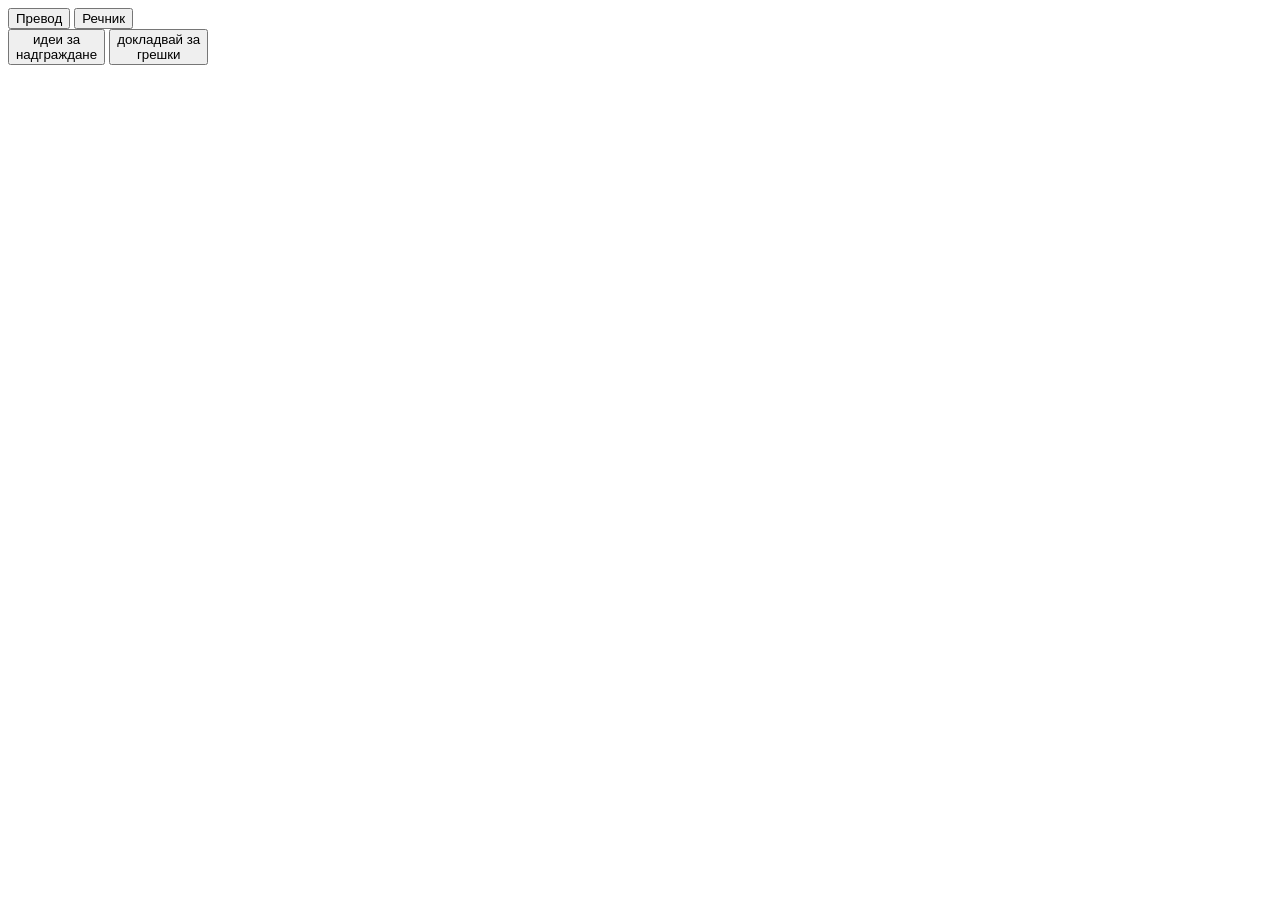
==== index.html @ e3e9a153 "Add files via upload" ====
<!DOCTYPE html>
<html lang="bg">
<head>
    <meta charset="UTF-8">
    <meta name="viewport" content="width=device-width, initial-scale=1.0">
    <title>Прототип на приложение - Версия 2</title>
    <!-- Добавяме библиотека за икони -->
    <link rel="stylesheet" href="css/style.css">
    <link rel="stylesheet" href="css/animation.css">
    </head>
    <body>
        <!-- ЕКРАН 3: Главно меню -->
        <div class="phone-screen">
            <div class="menu-screen">
                <div class="main-buttons">
                    <button class="btn-large" onclick="document.location='kamera.html'">
                        Превод <i class="fas fa-camera"></i>
                    </button>
                    <button class="btn-large">
                        Речник <i class="fas fa-book-open"></i>
                    </button>
                </div>
                
                <div class="bottom-buttons">
                    <button class="btn-small">
                        идеи за<br>надграждане
                    </button>
                    <button class="btn-small">
                        докладвай за<br>грешки
                    </button>
                </div>
            </div>
        </div>
    </body>
</html>
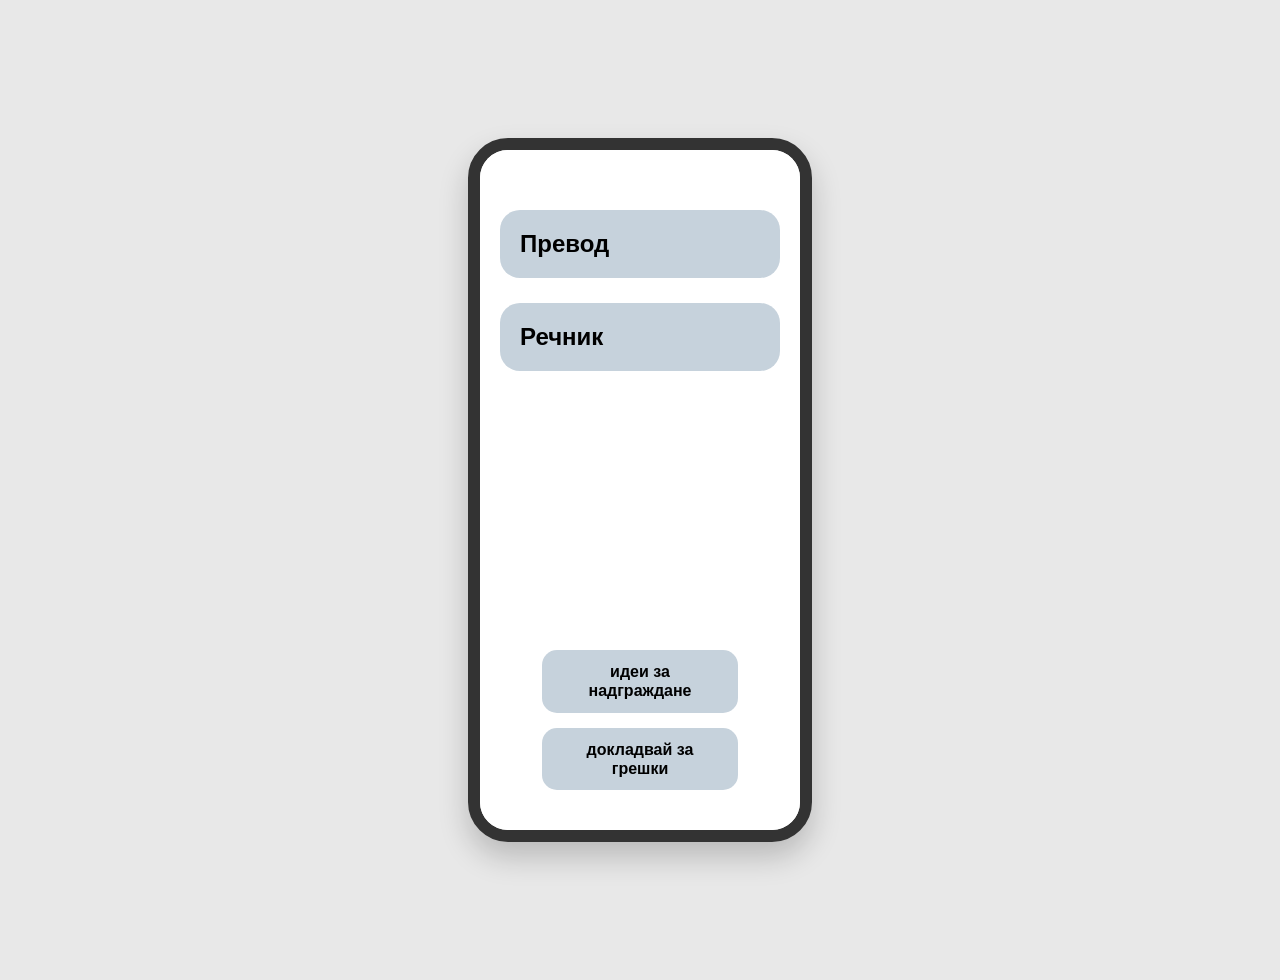
==== commit 83c9cc7a: "Add modals for ideas and bug reporting" ====
--- a/index.html
+++ b/index.html
@@ -7,29 +7,121 @@
     <!-- Добавяме библиотека за икони -->
     <link rel="stylesheet" href="css/style.css">
     <link rel="stylesheet" href="css/animation.css">
-    </head>
-    <body>
-        <!-- ЕКРАН 3: Главно меню -->
-        <div class="phone-screen">
-            <div class="menu-screen">
-                <div class="main-buttons">
-                    <button class="btn-large" onclick="document.location='kamera.html'">
-                        Превод <i class="fas fa-camera"></i>
-                    </button>
-                    <button class="btn-large">
-                        Речник <i class="fas fa-book-open"></i>
-                    </button>
-                </div>
-                
-                <div class="bottom-buttons">
-                    <button class="btn-small">
-                        идеи за<br>надграждане
-                    </button>
-                    <button class="btn-small">
-                        докладвай за<br>грешки
-                    </button>
-                </div>
+    <link rel="stylesheet" href="css/popups.css">
+</head>
+<body>
+    <!-- ЕКРАН 3: Главно меню -->
+    <div class="phone-screen">
+        <div class="menu-screen">
+            <div class="main-buttons">
+                <button class="btn-large" onclick="document.location='kamera.html'">
+                    Превод <i class="fas fa-camera"></i>
+                </button>
+                <button class="btn-large" type="button" data-modal="modal-dictionary">
+                    Речник <i class="fas fa-book-open"></i>
+                </button>
+            </div>
+
+            <div class="bottom-buttons">
+                <button class="btn-small" type="button" data-modal="modal-ideas">
+                    идеи за<br>надграждане
+                </button>
+                <button class="btn-small" type="button" data-modal="modal-bugs">
+                    докладвай за<br>грешки
+                </button>
             </div>
         </div>
-    </body>
-</html>+    </div>
+
+    <!-- ================= MODAL: Идеи за надграждане ================= -->
+    <div class="modal-overlay"
+         id="modal-ideas"
+         role="dialog"
+         aria-modal="true"
+         aria-labelledby="modal-ideas-title"
+         aria-hidden="true">
+        <div class="modal-content">
+            <button type="button"
+                    class="modal-close"
+                    data-close-modal
+                    aria-label="Затвори">×</button>
+            <h2 id="modal-ideas-title" class="modal-title">Идеи за надграждане</h2>
+            <form class="modal-form" data-popup-form novalidate>
+                <label class="modal-field">
+                    <span>Имейл</span>
+                    <input type="email"
+                           name="email"
+                           required
+                           autocomplete="email"
+                           placeholder="example@mail.com">
+                </label>
+                <label class="modal-field">
+                    <span>Описание на идеята</span>
+                    <textarea name="description"
+                              rows="4"
+                              required
+                              placeholder="Опишете вашата идея..."></textarea>
+                </label>
+                <p class="modal-error" data-error role="alert" hidden></p>
+                <button type="submit" class="modal-submit">Изпрати</button>
+                <p class="modal-message" data-message role="status" hidden></p>
+            </form>
+        </div>
+    </div>
+
+    <!-- ================= MODAL: Докладвай за грешки ================= -->
+    <div class="modal-overlay"
+         id="modal-bugs"
+         role="dialog"
+         aria-modal="true"
+         aria-labelledby="modal-bugs-title"
+         aria-hidden="true">
+        <div class="modal-content">
+            <button type="button"
+                    class="modal-close"
+                    data-close-modal
+                    aria-label="Затвори">×</button>
+            <h2 id="modal-bugs-title" class="modal-title">Докладвай за грешки</h2>
+            <form class="modal-form" data-popup-form novalidate>
+                <label class="modal-field">
+                    <span>Имейл</span>
+                    <input type="email"
+                           name="email"
+                           required
+                           autocomplete="email"
+                           placeholder="example@mail.com">
+                </label>
+                <label class="modal-field">
+                    <span>Описание на проблема</span>
+                    <textarea name="description"
+                              rows="4"
+                              required
+                              placeholder="Опишете проблема..."></textarea>
+                </label>
+                <p class="modal-error" data-error role="alert" hidden></p>
+                <button type="submit" class="modal-submit">Изпрати</button>
+                <p class="modal-message" data-message role="status" hidden></p>
+            </form>
+        </div>
+    </div>
+
+    <!-- ================= MODAL: Речник ================= -->
+    <div class="modal-overlay"
+         id="modal-dictionary"
+         role="dialog"
+         aria-modal="true"
+         aria-labelledby="modal-dictionary-title"
+         aria-hidden="true">
+        <div class="modal-content">
+            <button type="button"
+                    class="modal-close"
+                    data-close-modal
+                    aria-label="Затвори">×</button>
+            <h2 id="modal-dictionary-title" class="modal-title">Речник</h2>
+            <p class="modal-body">В разработка.</p>
+        </div>
+    </div>
+
+    <script src="js/app.js" defer></script>
+</body>
+</html>
--- a/css/style.css
+++ b/css/style.css
@@ -0,0 +1,249 @@
+/* Основни настройки */
+body {
+    margin: 0;
+    padding: 40px;
+    background-color: #e8e8e8;
+    font-family: Arial, sans-serif;
+    display: flex;
+    justify-content: center;
+    align-items: center;
+    min-height: 100vh;
+}
+
+.phones-container {
+    display: flex;
+    gap: 30px;
+    flex-wrap: wrap;
+    justify-content: center;
+}
+
+/* Контейнер за телефон */
+.phone-screen {
+    width: 320px;
+    height: 680px;
+    background-color: #fff;
+    border-radius: 40px;
+    border: 12px solid #333;
+    overflow: hidden;
+    display: flex;
+    flex-direction: column;
+    box-shadow: 0 15px 30px rgba(0,0,0,0.2);
+    position: relative;
+}
+
+/* --- СТИЛОВЕ ЗА ЕКРАН 1 (Камера) --- */
+.header-black {
+    background-color: #000;
+    color: #fff;
+    padding: 15px 20px;
+    display: flex;
+    justify-content: space-between;
+    align-items: center;
+    font-size: 16px;
+    height: 56px;
+    box-sizing: border-box;
+}
+
+.header-black .menu-text {
+    display: flex;
+    align-items: center;
+    gap: 10px;
+    font-weight: bold;
+}
+
+.header-black .icons {
+    display: flex;
+    gap: 15px;
+    font-size: 20px;
+    align-items: center;
+}
+
+/* Общи правила за иконите (снимки) */
+.header-black img,
+.floating-nav img {
+    width: 28px;
+    height: 28px;
+    object-fit: contain;
+    display: block;
+    cursor: pointer;
+    vertical-align: middle;
+}
+
+/* Премахваме вградените рамки на <i> и <button> */
+.header-black i,
+.floating-nav i {
+    display: inline-flex;
+    align-items: center;
+    justify-content: center;
+    border: none;
+    background: none;
+    padding: 0;
+    margin: 0;
+    line-height: 1;
+}
+
+/* Изчистваме стиловете на бутона около иконата */
+.header-black button {
+    background: none;
+    border: none;
+    padding: 0;
+    cursor: pointer;
+}
+
+.screen-gray-bg {
+    background-color: #d0d6dc;
+    flex: 6;
+    display: flex;
+    flex-direction: column;
+    align-items: center;
+    justify-content: flex-end;
+    padding: 20px;
+    padding-bottom: 40px;
+}
+
+.footer-black {
+    background-color: #000;
+    color: #fff;
+    text-align: center;
+    padding: 15px;
+    font-size: 12px;
+}
+
+/* --- ГРАФИКА НА ЧОВЕЧЕТО --- */
+.person-container {
+    display: flex;
+    flex-direction: column;
+    align-items: center;
+    margin-bottom: 20px;
+}
+
+.head {
+    width: 80px;
+    height: 80px;
+    background-color: #ff8c33;
+    border-radius: 50%;
+    margin-bottom: 10px;
+}
+
+.body {
+    width: 140px;
+    height: 200px;
+    background-color: #0033cc;
+    border-radius: 15px;
+    border: 2px solid #a0b0ff;
+}
+
+.text-bold {
+    font-size: 22px;
+    font-weight: 900;
+    text-align: center;
+    color: #000;
+    line-height: 1.2;
+    margin-top: 20px;
+}
+
+/* --- СТИЛОВЕ ЗА ЕКРАН 2 (Преводач) --- */
+.top-white-text {
+    background-color: #fff;
+    flex: 4;
+    display: flex;
+    align-items: center;
+    justify-content: center;
+    padding: 20px;
+    text-align: center;
+    font-size: 20px;
+    font-weight: 900;
+    color: #111;
+    line-height: 1.3;
+}
+
+/* Плаващо меню */
+.floating-nav {
+    position: absolute;
+    top: 40%;
+    left: 50%;
+    transform: translate(-50%, -50%);
+    width: 85%;
+    background-color: #fff;
+    border-radius: 30px;
+    padding: 10px 20px;
+    display: flex;
+    justify-content: space-between;
+    align-items: center;
+    box-shadow: 0 4px 10px rgba(0,0,0,0.1);
+    z-index: 10;
+}
+
+.floating-nav .menu-text {
+    display: flex;
+    align-items: center;
+    gap: 10px;
+    font-size: 14px;
+    color: #333;
+    cursor: pointer;
+}
+
+.floating-nav i.fa-recycle {
+    font-size: 22px;
+    color: #000;
+}
+
+/* Намаляваме човечето във втория екран */
+.screen-2 .head { width: 60px; height: 60px; }
+.screen-2 .body { width: 100px; height: 150px; }
+.screen-2 .person-container { margin-top: 40px; }
+
+/* --- СТИЛОВЕ ЗА ЕКРАН 3 (Меню) --- */
+.menu-screen {
+    background-color: #fff;
+    flex: 1;
+    padding: 60px 20px 40px 20px;
+    display: flex;
+    flex-direction: column;
+    justify-content: space-between;
+}
+
+.main-buttons {
+    display: flex;
+    flex-direction: column;
+    gap: 25px;
+}
+
+.btn-large {
+    background-color: #c6d2dc;
+    border: none;
+    border-radius: 20px;
+    padding: 20px;
+    display: flex;
+    justify-content: space-between;
+    align-items: center;
+    font-size: 24px;
+    font-weight: 900;
+    color: #000;
+    cursor: pointer;
+}
+
+.btn-large i {
+    font-size: 35px;
+}
+
+.bottom-buttons {
+    display: flex;
+    flex-direction: column;
+    gap: 15px;
+    align-items: center;
+}
+
+.btn-small {
+    background-color: #c6d2dc;
+    border: none;
+    border-radius: 15px;
+    padding: 12px 20px;
+    width: 70%;
+    font-size: 16px;
+    font-weight: 900;
+    color: #000;
+    text-align: center;
+    line-height: 1.2;
+    cursor: pointer;
+}
--- a/css/animation.css
+++ b/css/animation.css
@@ -0,0 +1,86 @@
+/* ============================================
+   ANIMATION.CSS
+   Всички анимации са тук, за да може лесно
+   да се добавят / премахват без да се пипа main.css
+   ============================================ */
+
+/* --- Човечето: леко дишане (увеличаване/намаляване) --- */
+.head {
+    animation: headBreathe 2.5s ease-in-out infinite;
+    transform-origin: center bottom;
+}
+
+.body {
+    animation: bodyBreathe 2.5s ease-in-out infinite;
+    transform-origin: center top;
+}
+
+@keyframes headBreathe {
+    0%, 100% { transform: translateY(0) scale(1); }
+    50%      { transform: translateY(-4px) scale(1.03); }
+}
+
+@keyframes bodyBreathe {
+    0%, 100% { transform: scaleY(1); }
+    50%      { transform: scaleY(1.02); }
+}
+
+/* --- Плаващо меню: леко полюляване --- */
+.floating-nav {
+    animation: navFloat 3s ease-in-out infinite;
+}
+
+@keyframes navFloat {
+    0%, 100% { transform: translate(-50%, -50%) translateY(0); }
+    50%      { transform: translate(-50%, -50%) translateY(-6px); }
+}
+
+/* --- Бутони: леко "дишане" при hover --- */
+.btn-large,
+.btn-small {
+    transition: transform 0.15s ease, background-color 0.2s ease;
+}
+
+.btn-large:hover,
+.btn-small:hover {
+    background-color: #b6c2cc;
+    transform: scale(1.02);
+}
+
+.btn-large:active,
+.btn-small:active {
+    transform: scale(0.98);
+}
+
+/* --- Плавно появяване на текста --- */
+.text-bold,
+.top-white-text {
+    animation: fadeIn 0.8s ease-out both;
+}
+
+@keyframes fadeIn {
+    from { opacity: 0; transform: translateY(8px); }
+    to   { opacity: 1; transform: translateY(0); }
+}
+
+/* --- Икони в header: лек hover ефект --- */
+.header-black img,
+.floating-nav img {
+    transition: transform 0.2s ease, opacity 0.2s ease;
+}
+
+.header-black img:hover,
+.floating-nav img:hover {
+    transform: scale(1.15);
+    opacity: 0.85;
+}
+
+/* --- Плавен преход при смяна на екрани --- */
+.phone-screen {
+    animation: screenIn 0.5s ease-out both;
+}
+
+@keyframes screenIn {
+    from { opacity: 0; transform: scale(0.98); }
+    to   { opacity: 1; transform: scale(1); }
+}
--- a/css/popups.css
+++ b/css/popups.css
@@ -0,0 +1,206 @@
+/* ==================================================================
+   Popup / modal styles for index.html
+   Additive only — does not modify style.css or animation.css.
+   ================================================================== */
+
+/* Body lock while a modal is open */
+body.modal-open {
+    overflow: hidden;
+}
+
+/* ---------- Home screen: three action buttons ---------- */
+.home-actions {
+    display: flex;
+    flex-direction: column;
+    gap: 12px;
+    padding: 20px 16px;
+}
+
+.action-button {
+    display: block;
+    width: 100%;
+    padding: 14px 16px;
+    border: none;
+    border-radius: 12px;
+    background: #111;
+    color: #fff;
+    font-size: 16px;
+    font-family: inherit;
+    cursor: pointer;
+    text-align: center;
+    transition: transform 0.15s ease, background 0.15s ease;
+}
+
+.action-button:hover,
+.action-button:focus-visible {
+    background: #2b2b2b;
+    transform: translateY(-1px);
+    outline: none;
+}
+
+.action-button:active {
+    transform: translateY(0);
+}
+
+/* ---------- Modal overlay ---------- */
+.modal-overlay {
+    position: fixed;
+    inset: 0;
+    background: rgba(0, 0, 0, 0.5);
+    display: flex;
+    align-items: center;
+    justify-content: center;
+    padding: 16px;
+    z-index: 1000;
+    opacity: 0;
+    visibility: hidden;
+    transition: opacity 0.2s ease, visibility 0s linear 0.2s;
+}
+
+.modal-overlay.is-open {
+    opacity: 1;
+    visibility: visible;
+    transition: opacity 0.2s ease, visibility 0s linear 0s;
+}
+
+/* ---------- Modal content ---------- */
+.modal-content {
+    position: relative;
+    background: #fff;
+    color: #111;
+    border-radius: 16px;
+    padding: 24px 20px 20px;
+    width: 100%;
+    max-width: 420px;
+    max-height: 90vh;
+    overflow-y: auto;
+    box-shadow: 0 12px 40px rgba(0, 0, 0, 0.25);
+    transform: scale(0.92) translateY(8px);
+    opacity: 0;
+    transition: transform 0.2s ease, opacity 0.2s ease;
+}
+
+.modal-overlay.is-open .modal-content {
+    transform: scale(1) translateY(0);
+    opacity: 1;
+}
+
+/* ---------- Close (X) button ---------- */
+.modal-close {
+    position: absolute;
+    top: 8px;
+    right: 8px;
+    width: 36px;
+    height: 36px;
+    border: none;
+    background: transparent;
+    font-size: 24px;
+    line-height: 1;
+    color: #444;
+    cursor: pointer;
+    border-radius: 50%;
+    transition: background 0.15s ease;
+}
+
+.modal-close:hover,
+.modal-close:focus-visible {
+    background: #f0f0f0;
+    outline: none;
+}
+
+/* ---------- Title and body ---------- */
+.modal-title {
+    margin: 0 32px 16px 0;
+    font-size: 20px;
+}
+
+.modal-body {
+    margin: 0;
+    font-size: 16px;
+    color: #333;
+}
+
+/* ---------- Form ---------- */
+.modal-form {
+    display: flex;
+    flex-direction: column;
+    gap: 14px;
+}
+
+.modal-field {
+    display: flex;
+    flex-direction: column;
+    gap: 6px;
+    font-size: 14px;
+    color: #333;
+}
+
+.modal-field input,
+.modal-field textarea {
+    width: 100%;
+    padding: 10px 12px;
+    border: 1px solid #ccc;
+    border-radius: 8px;
+    font-size: 15px;
+    font-family: inherit;
+    background: #fafafa;
+    color: #111;
+    resize: vertical;
+    box-sizing: border-box;
+}
+
+.modal-field input:focus,
+.modal-field textarea:focus {
+    outline: none;
+    border-color: #111;
+    background: #fff;
+}
+
+.modal-submit {
+    padding: 12px 16px;
+    background: #111;
+    color: #fff;
+    border: none;
+    border-radius: 10px;
+    font-size: 16px;
+    font-family: inherit;
+    cursor: pointer;
+    transition: background 0.15s ease;
+}
+
+.modal-submit:hover,
+.modal-submit:focus-visible {
+    background: #2b2b2b;
+    outline: none;
+}
+
+/* ---------- Status messages ---------- */
+.modal-error {
+    margin: 0;
+    color: #b00020;
+    font-size: 14px;
+}
+
+.modal-message {
+    margin: 0;
+    color: #0a6b2e;
+    font-size: 14px;
+}
+
+/* ---------- Small screens ---------- */
+@media (max-width: 480px) {
+    .modal-content {
+        padding: 20px 16px 16px;
+        border-radius: 12px;
+        max-height: 92vh;
+    }
+
+    .modal-title {
+        font-size: 18px;
+    }
+
+    .action-button {
+        font-size: 15px;
+        padding: 12px 14px;
+    }
+}
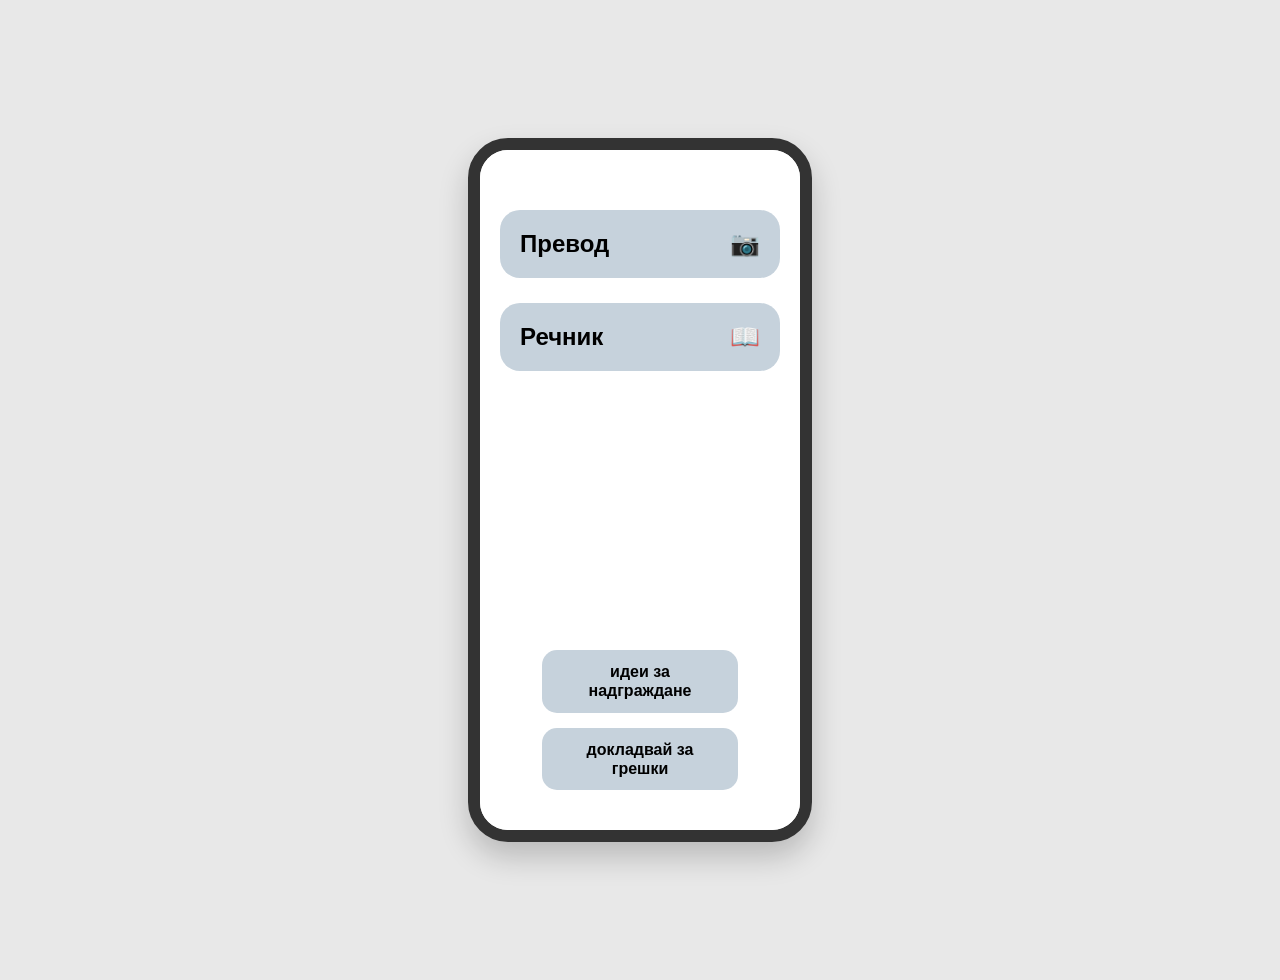
==== commit d1a8775f: "modified:   dataset.html" ====
--- a/index.html
+++ b/index.html
@@ -3,125 +3,183 @@
 <head>
     <meta charset="UTF-8">
     <meta name="viewport" content="width=device-width, initial-scale=1.0">
-    <title>Прототип на приложение - Версия 2</title>
-    <!-- Добавяме библиотека за икони -->
+
+    <title>Translate App</title>
+
     <link rel="stylesheet" href="css/style.css">
     <link rel="stylesheet" href="css/animation.css">
     <link rel="stylesheet" href="css/popups.css">
+
+    <script src="js/app.js" defer></script>
 </head>
+
 <body>
-    <!-- ЕКРАН 3: Главно меню -->
-    <div class="phone-screen">
-        <div class="menu-screen">
+    <main class="phone-screen">
+        <section class="menu-screen" aria-label="Главно меню">
+
             <div class="main-buttons">
-                <button class="btn-large" onclick="document.location='kamera.html'">
-                    Превод <i class="fas fa-camera"></i>
+                <button
+                    class="btn-large"
+                    type="button"
+                    onclick="window.location.href='kamera.html'">
+                    <span>Превод</span>
+                    <span aria-hidden="true">📷</span>
                 </button>
-                <button class="btn-large" type="button" data-modal="modal-dictionary">
-                    Речник <i class="fas fa-book-open"></i>
+
+                <button
+                    class="btn-large"
+                    type="button"
+                    data-modal="modal-dictionary">
+                    <span>Речник</span>
+                    <span aria-hidden="true">📖</span>
                 </button>
             </div>
 
             <div class="bottom-buttons">
-                <button class="btn-small" type="button" data-modal="modal-ideas">
+                <button
+                    class="btn-small"
+                    type="button"
+                    data-modal="modal-ideas">
                     идеи за<br>надграждане
                 </button>
-                <button class="btn-small" type="button" data-modal="modal-bugs">
+
+                <button
+                    class="btn-small"
+                    type="button"
+                    data-modal="modal-bugs">
                     докладвай за<br>грешки
                 </button>
             </div>
-        </div>
-    </div>
 
-    <!-- ================= MODAL: Идеи за надграждане ================= -->
-    <div class="modal-overlay"
-         id="modal-ideas"
-         role="dialog"
-         aria-modal="true"
-         aria-labelledby="modal-ideas-title"
-         aria-hidden="true">
+        </section>
+    </main>
+
+    <!-- Popup: Идеи за надграждане -->
+    <div
+        class="modal-overlay"
+        id="modal-ideas"
+        role="dialog"
+        aria-modal="true"
+        aria-labelledby="modal-ideas-title"
+        aria-hidden="true">
+
         <div class="modal-content">
-            <button type="button"
-                    class="modal-close"
-                    data-close-modal
-                    aria-label="Затвори">×</button>
-            <h2 id="modal-ideas-title" class="modal-title">Идеи за надграждане</h2>
+            <button
+                type="button"
+                class="modal-close"
+                data-close-modal
+                aria-label="Затвори">×</button>
+
+            <h2 id="modal-ideas-title" class="modal-title">
+                Идеи за надграждане
+            </h2>
+
             <form class="modal-form" data-popup-form novalidate>
                 <label class="modal-field">
                     <span>Имейл</span>
-                    <input type="email"
-                           name="email"
-                           required
-                           autocomplete="email"
-                           placeholder="example@mail.com">
+                    <input
+                        type="email"
+                        name="email"
+                        required
+                        autocomplete="email"
+                        placeholder="example@mail.com">
                 </label>
+
                 <label class="modal-field">
                     <span>Описание на идеята</span>
-                    <textarea name="description"
-                              rows="4"
-                              required
-                              placeholder="Опишете вашата идея..."></textarea>
+                    <textarea
+                        name="description"
+                        rows="4"
+                        required
+                        placeholder="Опишете вашата идея..."></textarea>
                 </label>
+
                 <p class="modal-error" data-error role="alert" hidden></p>
-                <button type="submit" class="modal-submit">Изпрати</button>
+
+                <button type="submit" class="modal-submit">
+                    Изпрати
+                </button>
+
                 <p class="modal-message" data-message role="status" hidden></p>
             </form>
         </div>
     </div>
 
-    <!-- ================= MODAL: Докладвай за грешки ================= -->
-    <div class="modal-overlay"
-         id="modal-bugs"
-         role="dialog"
-         aria-modal="true"
-         aria-labelledby="modal-bugs-title"
-         aria-hidden="true">
+    <!-- Popup: Докладване на грешки -->
+    <div
+        class="modal-overlay"
+        id="modal-bugs"
+        role="dialog"
+        aria-modal="true"
+        aria-labelledby="modal-bugs-title"
+        aria-hidden="true">
+
         <div class="modal-content">
-            <button type="button"
-                    class="modal-close"
-                    data-close-modal
-                    aria-label="Затвори">×</button>
-            <h2 id="modal-bugs-title" class="modal-title">Докладвай за грешки</h2>
+            <button
+                type="button"
+                class="modal-close"
+                data-close-modal
+                aria-label="Затвори">×</button>
+
+            <h2 id="modal-bugs-title" class="modal-title">
+                Докладвай за грешки
+            </h2>
+
             <form class="modal-form" data-popup-form novalidate>
                 <label class="modal-field">
                     <span>Имейл</span>
-                    <input type="email"
-                           name="email"
-                           required
-                           autocomplete="email"
-                           placeholder="example@mail.com">
+                    <input
+                        type="email"
+                        name="email"
+                        required
+                        autocomplete="email"
+                        placeholder="example@mail.com">
                 </label>
+
                 <label class="modal-field">
                     <span>Описание на проблема</span>
-                    <textarea name="description"
-                              rows="4"
-                              required
-                              placeholder="Опишете проблема..."></textarea>
+                    <textarea
+                        name="description"
+                        rows="4"
+                        required
+                        placeholder="Опишете проблема..."></textarea>
                 </label>
+
                 <p class="modal-error" data-error role="alert" hidden></p>
-                <button type="submit" class="modal-submit">Изпрати</button>
+
+                <button type="submit" class="modal-submit">
+                    Изпрати
+                </button>
+
                 <p class="modal-message" data-message role="status" hidden></p>
             </form>
         </div>
     </div>
 
-    <!-- ================= MODAL: Речник ================= -->
-    <div class="modal-overlay"
-         id="modal-dictionary"
-         role="dialog"
-         aria-modal="true"
-         aria-labelledby="modal-dictionary-title"
-         aria-hidden="true">
+    <!-- Popup: Речник -->
+    <div
+        class="modal-overlay"
+        id="modal-dictionary"
+        role="dialog"
+        aria-modal="true"
+        aria-labelledby="modal-dictionary-title"
+        aria-hidden="true">
+
         <div class="modal-content">
-            <button type="button"
-                    class="modal-close"
-                    data-close-modal
-                    aria-label="Затвори">×</button>
-            <h2 id="modal-dictionary-title" class="modal-title">Речник</h2>
-            <p class="modal-body">В разработка.</p>
+            <button
+                type="button"
+                class="modal-close"
+                data-close-modal
+                aria-label="Затвори">×</button>
+
+            <h2 id="modal-dictionary-title" class="modal-title">
+                Речник
+            </h2>
+
+            <p class="modal-body">
+                Речникът е в разработка.
+            </p>
         </div>
     </div>
-
-    <script src="js/app.js" defer></script>
 </body>
-</html>
+</html>
--- a/css/popups.css
+++ b/css/popups.css
@@ -1,52 +1,20 @@
 /* ==================================================================
    Popup / modal styles for index.html
-   Additive only — does not modify style.css or animation.css.
+   Additive only — style.css and animation.css remain untouched.
+   Does NOT redefine .btn-large / .btn-small / .menu-screen, which
+   already exist in css/style.css.
    ================================================================== */
 
-/* Body lock while a modal is open */
+/* Body scroll lock while a modal is open */
 body.modal-open {
     overflow: hidden;
 }
 
-/* ---------- Home screen: three action buttons ---------- */
-.home-actions {
-    display: flex;
-    flex-direction: column;
-    gap: 12px;
-    padding: 20px 16px;
-}
-
-.action-button {
-    display: block;
-    width: 100%;
-    padding: 14px 16px;
-    border: none;
-    border-radius: 12px;
-    background: #111;
-    color: #fff;
-    font-size: 16px;
-    font-family: inherit;
-    cursor: pointer;
-    text-align: center;
-    transition: transform 0.15s ease, background 0.15s ease;
-}
-
-.action-button:hover,
-.action-button:focus-visible {
-    background: #2b2b2b;
-    transform: translateY(-1px);
-    outline: none;
-}
-
-.action-button:active {
-    transform: translateY(0);
-}
-
-/* ---------- Modal overlay ---------- */
+/* ---------- Modal overlay (full-viewport backdrop) ---------- */
 .modal-overlay {
     position: fixed;
     inset: 0;
-    background: rgba(0, 0, 0, 0.5);
+    background: rgba(0, 0, 0, 0.55);
     display: flex;
     align-items: center;
     justify-content: center;
@@ -66,15 +34,15 @@
 /* ---------- Modal content ---------- */
 .modal-content {
     position: relative;
-    background: #fff;
-    color: #111;
+    background: #ffffff;
+    color: #111111;
     border-radius: 16px;
     padding: 24px 20px 20px;
     width: 100%;
     max-width: 420px;
     max-height: 90vh;
     overflow-y: auto;
-    box-shadow: 0 12px 40px rgba(0, 0, 0, 0.25);
+    box-shadow: 0 12px 40px rgba(0, 0, 0, 0.3);
     transform: scale(0.92) translateY(8px);
     opacity: 0;
     transition: transform 0.2s ease, opacity 0.2s ease;
@@ -96,9 +64,11 @@
     background: transparent;
     font-size: 24px;
     line-height: 1;
-    color: #444;
+    color: #444444;
     cursor: pointer;
     border-radius: 50%;
+    padding: 0;
+    font-family: inherit;
     transition: background 0.15s ease;
 }
 
@@ -112,12 +82,13 @@
 .modal-title {
     margin: 0 32px 16px 0;
     font-size: 20px;
+    line-height: 1.25;
 }
 
 .modal-body {
     margin: 0;
     font-size: 16px;
-    color: #333;
+    color: #333333;
 }
 
 /* ---------- Form ---------- */
@@ -132,19 +103,19 @@
     flex-direction: column;
     gap: 6px;
     font-size: 14px;
-    color: #333;
+    color: #333333;
 }
 
 .modal-field input,
 .modal-field textarea {
     width: 100%;
     padding: 10px 12px;
-    border: 1px solid #ccc;
+    border: 1px solid #cccccc;
     border-radius: 8px;
     font-size: 15px;
     font-family: inherit;
     background: #fafafa;
-    color: #111;
+    color: #111111;
     resize: vertical;
     box-sizing: border-box;
 }
@@ -152,14 +123,14 @@
 .modal-field input:focus,
 .modal-field textarea:focus {
     outline: none;
-    border-color: #111;
-    background: #fff;
+    border-color: #111111;
+    background: #ffffff;
 }
 
 .modal-submit {
     padding: 12px 16px;
-    background: #111;
-    color: #fff;
+    background: #111111;
+    color: #ffffff;
     border: none;
     border-radius: 10px;
     font-size: 16px;
@@ -198,9 +169,4 @@
     .modal-title {
         font-size: 18px;
     }
-
-    .action-button {
-        font-size: 15px;
-        padding: 12px 14px;
-    }
 }
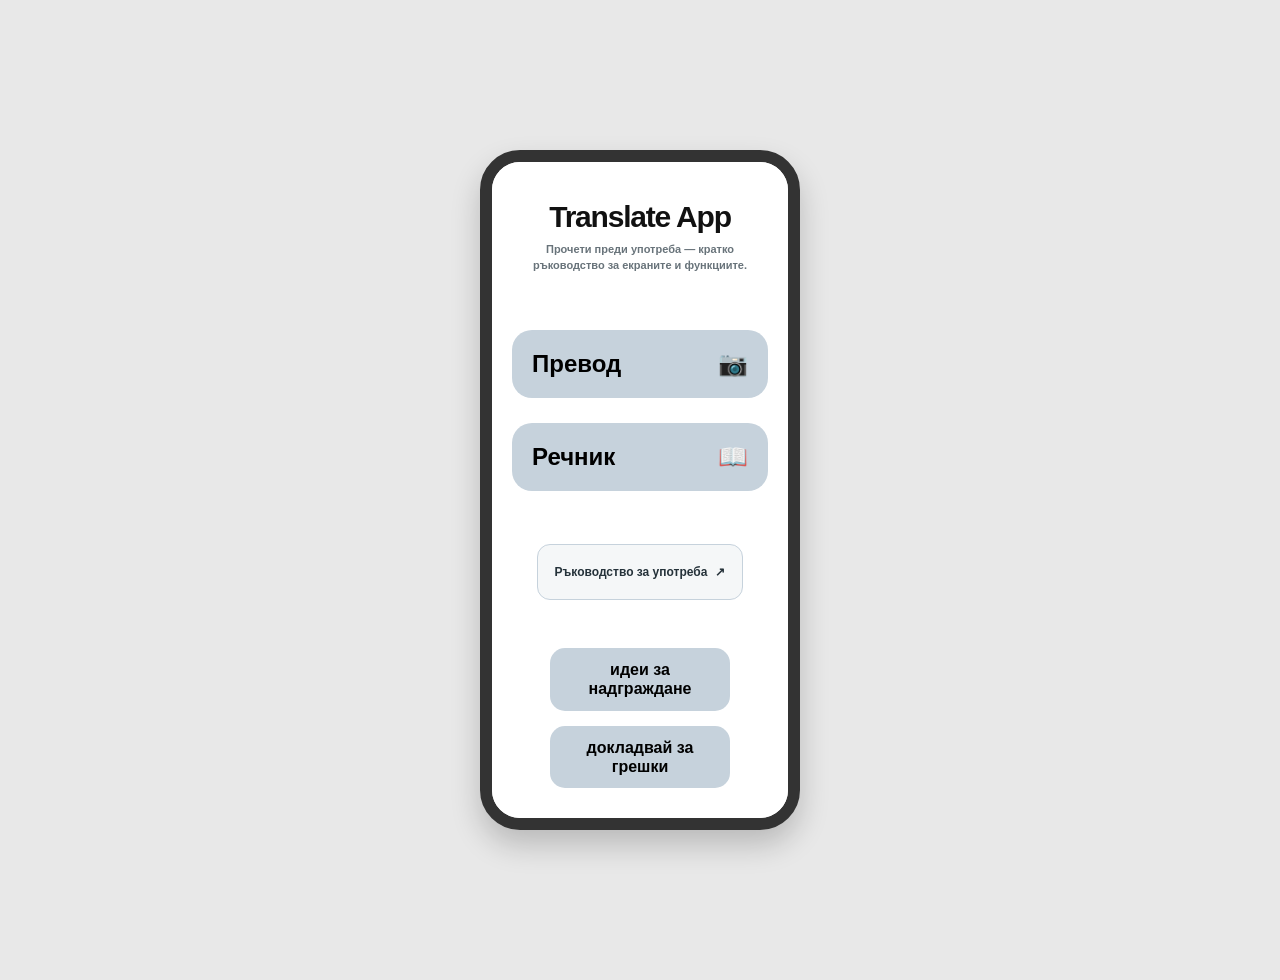
==== commit a3102b2c: "Add home screen title, usage note and guide link" ====
--- a/index.html
+++ b/index.html
@@ -17,6 +17,11 @@
     <main class="phone-screen">
         <section class="menu-screen" aria-label="Главно меню">
 
+            <header class="menu-heading">
+                <h1>Translate App</h1>
+                <p>Прочети преди употреба — кратко ръководство за екраните и функциите.</p>
+            </header>
+
             <div class="main-buttons">
                 <button
                     class="btn-large"
@@ -34,6 +39,10 @@
                     <span aria-hidden="true">📖</span>
                 </button>
             </div>
+
+            <a class="guide-link" href="tutorial.html">
+                Ръководство за употреба <span aria-hidden="true">↗</span>
+            </a>
 
             <div class="bottom-buttons">
                 <button
--- a/css/style.css
+++ b/css/style.css
@@ -1,4 +1,8 @@
-/* Основни настройки */
+
+/* =========================================================
+   ОСНОВНИ НАСТРОЙКИ
+   ========================================================= */
+
 body {
     margin: 0;
     padding: 40px;
@@ -17,10 +21,14 @@
     justify-content: center;
 }
 
-/* Контейнер за телефон */
+/* =========================================================
+   КОНТЕЙНЕР ЗА ТЕЛЕФОН
+   ========================================================= */
+
 .phone-screen {
     width: 320px;
     height: 680px;
+    box-sizing: border-box;
     background-color: #fff;
     border-radius: 40px;
     border: 12px solid #333;
@@ -31,7 +39,10 @@
     position: relative;
 }
 
-/* --- СТИЛОВЕ ЗА ЕКРАН 1 (Камера) --- */
+/* =========================================================
+   ГОРНА ЧЕРНА ЛЕНТА
+   ========================================================= */
+
 .header-black {
     background-color: #000;
     color: #fff;
@@ -41,7 +52,11 @@
     align-items: center;
     font-size: 16px;
     height: 56px;
+    min-height: 56px;
+    flex: 0 0 56px;
     box-sizing: border-box;
+    position: relative;
+    z-index: 20;
 }
 
 .header-black .menu-text {
@@ -58,7 +73,8 @@
     align-items: center;
 }
 
-/* Общи правила за иконите (снимки) */
+/* Икони */
+
 .header-black img,
 .floating-nav img {
     width: 28px;
@@ -66,10 +82,9 @@
     object-fit: contain;
     display: block;
     cursor: pointer;
-    vertical-align: middle;
-}
-
-/* Премахваме вградените рамки на <i> и <button> */
+    
+}
+
 .header-black i,
 .floating-nav i {
     display: inline-flex;
@@ -82,7 +97,6 @@
     line-height: 1;
 }
 
-/* Изчистваме стиловете на бутона около иконата */
 .header-black button {
     background: none;
     border: none;
@@ -90,32 +104,69 @@
     cursor: pointer;
 }
 
+/* =========================================================
+   КАМЕРА — ОСНОВНА ЗОНА
+   ========================================================= */
+
 .screen-gray-bg {
     background-color: #d0d6dc;
-    flex: 6;
-    display: flex;
-    flex-direction: column;
-    align-items: center;
-    justify-content: flex-end;
-    padding: 20px;
-    padding-bottom: 40px;
-}
-
-.footer-black {
-    background-color: #000;
-    color: #fff;
-    text-align: center;
-    padding: 15px;
-    font-size: 12px;
-}
-
-/* --- ГРАФИКА НА ЧОВЕЧЕТО --- */
+    flex: 1 1 auto;
+    min-height: 0;
+    width: 100%;
+    padding: 0;
+    margin: 0;
+    box-sizing: border-box;
+
+    display: flex;
+    flex-direction: column;
+    align-items: center;
+    justify-content: center;
+
+    position: relative;
+    overflow: hidden;
+}
+
+/* Контейнер на камерата */
+
 .person-container {
-    display: flex;
-    flex-direction: column;
-    align-items: center;
-    margin-bottom: 20px;
-}
+    position: absolute;
+    inset: 0;
+
+    width: 100%;
+    height: 100%;
+    margin: 0;
+    padding: 0;
+
+    display: flex;
+    flex-direction: column;
+    align-items: center;
+    justify-content: center;
+
+    overflow: hidden;
+}
+
+/*
+   Видеото запълва цялата зона.
+   !important е необходимо, защото recorder.js
+   задава inline размери на video елемента.
+*/
+
+.screen-gray-bg video {
+    display: block !important;
+    position: absolute !important;
+    inset: 0 !important;
+
+    width: 100% !important;
+    height: 100% !important;
+    max-width: none !important;
+
+    object-fit: cover !important;
+    border-radius: 0 !important;
+
+    background-color: #111;
+}
+
+/* Временна графика преди включване на камерата */
 
 .head {
     width: 80px;
@@ -133,74 +184,331 @@
     border: 2px solid #a0b0ff;
 }
 
+/* Съобщение върху камерата */
+
 .text-bold {
-    font-size: 22px;
+    position: absolute;
+    left: 12px;
+    right: 12px;
+    bottom: 18px;
+
+    z-index: 5;
+
+    font-size: 14px;
     font-weight: 900;
     text-align: center;
     color: #000;
-    line-height: 1.2;
-    margin-top: 20px;
-}
-
-/* --- СТИЛОВЕ ЗА ЕКРАН 2 (Преводач) --- */
-.top-white-text {
-    background-color: #fff;
-    flex: 4;
-    display: flex;
-    align-items: center;
-    justify-content: center;
-    padding: 20px;
-    text-align: center;
-    font-size: 20px;
-    font-weight: 900;
+    line-height: 1.3;
+
+    margin: 0;
+    padding: 9px 12px;
+
+    background-color: rgba(255, 255, 255, 0.88);
+    border-radius: 10px;
+
+    pointer-events: none;
+}
+
+/* =========================================================
+   ПЛАВАЩ ПАНЕЛ PLAY / STOP
+   ========================================================= */
+
+.action-buttons {
+    position: absolute;
+
+    top: 75px;
+    right: 12px;
+
+    z-index: 30;
+
+    display: flex;
+    flex-direction: column;
+    align-items: center;
+    justify-content: center;
+
+    gap: 9px;
+
+    padding: 9px;
+
+    background-color: #111;
+    border: 1px solid #444;
+    border-radius: 18px;
+
+    box-shadow: 0 5px 16px rgba(0, 0, 0, 0.35);
+
+    box-sizing: border-box;
+
+    /*
+       Подготовка за бъдещо местене
+       чрез JavaScript.
+    */
+    touch-action: none;
+    user-select: none;
+    cursor: grab;
+}
+
+.action-buttons:active {
+    cursor: grabbing;
+}
+
+/* Бутони */
+
+.control-btn {
+    width: 48px;
+    height: 48px;
+
+    flex: 0 0 48px;
+
+    background-color: #0f0f0f;
+    border: 1px solid #555;
+
+    cursor: pointer;
+
+    display: flex;
+    justify-content: center;
+    align-items: center;
+
+    clip-path: polygon(
+        30% 0%,
+        70% 0%,
+        100% 30%,
+        100% 70%,
+        70% 100%,
+        30% 100%,
+        0% 70%,
+        0% 30%
+    );
+}
+
+.control-btn:disabled {
+    opacity: 0.45;
+    cursor: not-allowed;
+}
+
+/* Play */
+
+.play-triangle {
+    width: 0;
+    height: 0;
+
+    border-top: 12px solid transparent;
+    border-bottom: 12px solid transparent;
+    border-left: 18px solid white;
+
+    margin-left: 5px;
+}
+
+/* Stop */
+
+.stop-square {
+    width: 18px;
+    height: 18px;
+    background-color: white;
+}
+
+/* =========================================================
+   ДОЛНА ЛЕНТА — ЗАПАЗЕНА ЗА ДРУГИ ЕКРАНИ
+   ========================================================= */
+
+.footer-black {
+    background-color: #000;
+    color: #fff;
+    text-align: center;
+    padding: 15px;
+    font-size: 12px;
+}
+
+/* =========================================================
+   ЕКРАН 2 — ТЕКСТ / ПРЕВОДАЧ
+   ========================================================= */
+
+.screen-2 {
+    background: #fff;
+}
+
+.text-editor {
+    padding: 22px 20px 18px;
+    display: flex;
+    flex-direction: column;
+    gap: 12px;
+    background: #fff;
+}
+
+.text-editor > label {
+    font-size: 17px;
+    font-weight: 800;
+}
+
+.text-editor textarea {
+    width: 100%;
+    min-height: 115px;
+    padding: 13px;
+    border: 1px solid #c4c4c4;
+    border-radius: 13px;
+    background: #fafafa;
     color: #111;
-    line-height: 1.3;
-}
-
-/* Плаващо меню */
+    font-size: 15px;
+    line-height: 1.5;
+    resize: vertical;
+    box-sizing: border-box;
+}
+
+.text-editor textarea:focus {
+    outline: 2px solid #31516c;
+    outline-offset: 1px;
+}
+
+.text-controls {
+    display: flex;
+    flex-wrap: wrap;
+    gap: 8px;
+}
+
+.text-controls button {
+    flex: 1 1 30%;
+    min-height: 42px;
+    padding: 9px 7px;
+    border: 0;
+    border-radius: 10px;
+    background: #c6d2dc;
+    color: #111;
+    font-size: 12px;
+    font-weight: 700;
+    cursor: pointer;
+}
+
+#textStatus,
+#avatarStatus {
+    margin: 0;
+    color: #333;
+    font-size: 13px;
+    line-height: 1.5;
+}
+
+/* =========================================================
+   ПЛАВАЩА НАВИГАЦИЯ
+   ========================================================= */
+
 .floating-nav {
-    position: absolute;
-    top: 40%;
-    left: 50%;
-    transform: translate(-50%, -50%);
-    width: 85%;
-    background-color: #fff;
+    position: relative;
+    z-index: 2;
+    width: calc(100% - 40px);
+    min-height: 54px;
+    margin: 0 auto -27px;
+    padding: 8px 18px;
+    background: #fff;
     border-radius: 30px;
-    padding: 10px 20px;
     display: flex;
     justify-content: space-between;
     align-items: center;
-    box-shadow: 0 4px 10px rgba(0,0,0,0.1);
-    z-index: 10;
-}
-
-.floating-nav .menu-text {
-    display: flex;
-    align-items: center;
-    gap: 10px;
-    font-size: 14px;
-    color: #333;
-    cursor: pointer;
-}
-
-.floating-nav i.fa-recycle {
-    font-size: 22px;
-    color: #000;
-}
-
-/* Намаляваме човечето във втория екран */
-.screen-2 .head { width: 60px; height: 60px; }
-.screen-2 .body { width: 100px; height: 150px; }
-.screen-2 .person-container { margin-top: 40px; }
-
-/* --- СТИЛОВЕ ЗА ЕКРАН 3 (Меню) --- */
+    box-shadow: 0 4px 14px rgba(0, 0, 0, 0.12);
+    box-sizing: border-box;
+}
+
+.floating-nav button {
+    border: 0;
+    padding: 4px;
+    background: transparent;
+    color: inherit;
+    display: inline-flex;
+    align-items: center;
+    justify-content: center;
+    cursor: pointer;
+}
+
+/* =========================================================
+   СЕКЦИЯ ЗА 3D АВАТАР
+   ========================================================= */
+
+.avatar-stage {
+    flex: 1;
+    min-height: 300px;
+    padding: 35px 20px 25px;
+    background: #d0d6dc;
+    display: flex;
+    justify-content: center;
+    align-items: center;
+}
+
+.avatar-container {
+    width: 100%;
+    min-height: 230px;
+    display: flex;
+    flex-direction: column;
+    justify-content: center;
+    align-items: center;
+    gap: 14px;
+    text-align: center;
+}
+
+.avatar-container .person-container {
+    margin: 0;
+}
+
+.avatar-container #avatarStatus {
+    max-width: 260px;
+    text-align: center;
+}
+
+/* =========================================================
+   ЕКРАН 3 — МЕНЮ
+   ========================================================= */
+
 .menu-screen {
     background-color: #fff;
     flex: 1;
-    padding: 60px 20px 40px 20px;
+    padding: 38px 20px 30px;
     display: flex;
     flex-direction: column;
     justify-content: space-between;
+}
+
+.menu-heading {
+    text-align: center;
+    margin-bottom: 8px;
+}
+
+.menu-heading h1 {
+    margin: 0;
+    color: #111;
+    font-size: 30px;
+    line-height: 1.1;
+    font-weight: 900;
+    letter-spacing: -1.2px;
+}
+
+.menu-heading p {
+    max-width: 245px;
+    margin: 9px auto 0;
+    color: #68737a;
+    font-size: 11px;
+    line-height: 1.45;
+    font-weight: 600;
+}
+
+.guide-link {
+    width: 70%;
+    max-width: 240px;
+    min-height: 38px;
+    margin: 4px auto 0;
+    padding: 8px 12px;
+    display: flex;
+    align-items: center;
+    justify-content: center;
+    gap: 8px;
+    border: 1px solid #c6d2dc;
+    border-radius: 13px;
+    background: #f5f7f8;
+    color: #25323a;
+    text-decoration: none;
+    text-align: center;
+    font-size: 12px;
+    font-weight: 800;
+}
+
+.guide-link:active {
+    background: #e5eaed;
+    transform: scale(.98);
 }
 
 .main-buttons {
@@ -246,4 +554,38 @@
     text-align: center;
     line-height: 1.2;
     cursor: pointer;
-}+}
+
+/* =========================================================
+   АДАПТАЦИЯ ЗА ТЕЛЕФОНИ
+   ========================================================= */
+
+@media (max-width: 480px) {
+    body {
+        padding: 0;
+        min-height: 100vh;
+        min-height: 100dvh;
+        background-color: #000;
+    }
+
+    .phone-screen {
+        width: 100%;
+        height: 100vh;
+        height: 100dvh;
+
+        border: none;
+        border-radius: 0;
+
+        box-shadow: none;
+    }
+
+    .header-black {
+        padding-left: 18px;
+        padding-right: 18px;
+    }
+
+    .action-buttons {
+        top: 70px;
+        right: 10px;
+    }
+}
--- a/css/animation.css
+++ b/css/animation.css
@@ -1,86 +1,166 @@
-/* ============================================
-   ANIMATION.CSS
-   Всички анимации са тук, за да може лесно
-   да се добавят / премахват без да се пипа main.css
-   ============================================ */
 
-/* --- Човечето: леко дишане (увеличаване/намаляване) --- */
+/* =========================================
+   TRANSLATE APP — ANIMATIONS
+   File: css/animation.css
+   ========================================= */
+
+/* ---------- PAGE APPEARANCE ---------- */
+
+.phone-screen {
+    animation: screenIn 0.4s ease-out both;
+}
+
+@keyframes screenIn {
+    from {
+        opacity: 0;
+        transform: translateY(8px);
+    }
+
+    to {
+        opacity: 1;
+        transform: translateY(0);
+    }
+}
+
+/* ---------- TEMPORARY AVATAR ---------- */
+
 .head {
-    animation: headBreathe 2.5s ease-in-out infinite;
     transform-origin: center bottom;
+    animation: headBreathe 2.8s ease-in-out infinite;
 }
 
 .body {
-    animation: bodyBreathe 2.5s ease-in-out infinite;
     transform-origin: center top;
+    animation: bodyBreathe 2.8s ease-in-out infinite;
 }
 
 @keyframes headBreathe {
-    0%, 100% { transform: translateY(0) scale(1); }
-    50%      { transform: translateY(-4px) scale(1.03); }
+    0%, 100% {
+        transform: translateY(0) scale(1);
+    }
+
+    50% {
+        transform: translateY(-3px) scale(1.025);
+    }
 }
 
 @keyframes bodyBreathe {
-    0%, 100% { transform: scaleY(1); }
-    50%      { transform: scaleY(1.02); }
+    0%, 100% {
+        transform: scaleY(1);
+    }
+
+    50% {
+        transform: scaleY(1.015);
+    }
 }
 
-/* --- Плаващо меню: леко полюляване --- */
-.floating-nav {
-    animation: navFloat 3s ease-in-out infinite;
-}
+/* ---------- BUTTON INTERACTIONS ---------- */
 
-@keyframes navFloat {
-    0%, 100% { transform: translate(-50%, -50%) translateY(0); }
-    50%      { transform: translate(-50%, -50%) translateY(-6px); }
-}
-
-/* --- Бутони: леко "дишане" при hover --- */
 .btn-large,
-.btn-small {
-    transition: transform 0.15s ease, background-color 0.2s ease;
+.btn-small,
+.camera-controls button,
+.recording-controls button,
+.text-controls button,
+.modal-submit {
+    transition:
+        transform 0.18s ease,
+        background-color 0.18s ease,
+        opacity 0.18s ease,
+        box-shadow 0.18s ease;
 }
 
 .btn-large:hover,
 .btn-small:hover {
     background-color: #b6c2cc;
-    transform: scale(1.02);
+    transform: translateY(-2px);
+}
+
+.camera-controls button:hover,
+.recording-controls button:hover {
+    filter: brightness(1.2);
+    transform: translateY(-1px);
+}
+
+.text-controls button:hover {
+    background-color: #b6c2cc;
+    transform: translateY(-1px);
+}
+
+.modal-submit:hover {
+    box-shadow: 0 4px 10px rgba(0, 0, 0, 0.16);
 }
 
 .btn-large:active,
-.btn-small:active {
+.btn-small:active,
+.camera-controls button:active,
+.recording-controls button:active,
+.text-controls button:active {
     transform: scale(0.98);
 }
 
-/* --- Плавно появяване на текста --- */
+/* ---------- NAVIGATION ICONS ---------- */
+
+.header-black img,
+.floating-nav img {
+    transition:
+        transform 0.2s ease,
+        opacity 0.2s ease;
+}
+
+.header-black button:hover img,
+.floating-nav button:hover img {
+    transform: scale(1.1);
+    opacity: 0.8;
+}
+
+/* ---------- TEXT APPEARANCE ---------- */
+
 .text-bold,
-.top-white-text {
-    animation: fadeIn 0.8s ease-out both;
+.text-editor,
+.dataset-content,
+.camera-metadata {
+    animation: fadeIn 0.5s ease-out both;
 }
 
 @keyframes fadeIn {
-    from { opacity: 0; transform: translateY(8px); }
-    to   { opacity: 1; transform: translateY(0); }
+    from {
+        opacity: 0;
+        transform: translateY(6px);
+    }
+
+    to {
+        opacity: 1;
+        transform: translateY(0);
+    }
 }
 
-/* --- Икони в header: лек hover ефект --- */
-.header-black img,
-.floating-nav img {
-    transition: transform 0.2s ease, opacity 0.2s ease;
+/* ---------- FLOATING NAVIGATION ---------- */
+
+.floating-nav {
+    animation: navAppear 0.4s ease-out both;
 }
 
-.header-black img:hover,
-.floating-nav img:hover {
-    transform: scale(1.15);
-    opacity: 0.85;
+@keyframes navAppear {
+    from {
+        opacity: 0;
+        transform: translateY(5px);
+    }
+
+    to {
+        opacity: 1;
+        transform: translateY(0);
+    }
 }
 
-/* --- Плавен преход при смяна на екрани --- */
-.phone-screen {
-    animation: screenIn 0.5s ease-out both;
+/* ---------- REDUCED MOTION ---------- */
+
+@media (prefers-reduced-motion: reduce) {
+    *,
+    *::before,
+    *::after {
+        scroll-behavior: auto !important;
+        animation-duration: 0.01ms !important;
+        animation-iteration-count: 1 !important;
+        transition-duration: 0.01ms !important;
+    }
 }
-
-@keyframes screenIn {
-    from { opacity: 0; transform: scale(0.98); }
-    to   { opacity: 1; transform: scale(1); }
-}
--- a/css/popups.css
+++ b/css/popups.css
@@ -1,97 +1,126 @@
-/* ==================================================================
-   Popup / modal styles for index.html
-   Additive only — style.css and animation.css remain untouched.
-   Does NOT redefine .btn-large / .btn-small / .menu-screen, which
-   already exist in css/style.css.
-   ================================================================== */
-
-/* Body scroll lock while a modal is open */
+
+/* =========================================
+   TRANSLATE APP — POPUPS
+   File: css/popups.css
+   ========================================= */
+
+/* ---------- BODY LOCK ---------- */
+
 body.modal-open {
     overflow: hidden;
 }
 
-/* ---------- Modal overlay (full-viewport backdrop) ---------- */
+/* ---------- OVERLAY ---------- */
+
 .modal-overlay {
     position: fixed;
     inset: 0;
-    background: rgba(0, 0, 0, 0.55);
+    z-index: 1000;
+
+    padding: 16px;
+
     display: flex;
+    justify-content: center;
     align-items: center;
-    justify-content: center;
-    padding: 16px;
-    z-index: 1000;
+
+    background: rgba(0, 0, 0, 0.58);
+
     opacity: 0;
     visibility: hidden;
-    transition: opacity 0.2s ease, visibility 0s linear 0.2s;
+    pointer-events: none;
+
+    transition:
+        opacity 0.2s ease,
+        visibility 0.2s ease;
 }
 
 .modal-overlay.is-open {
     opacity: 1;
     visibility: visible;
-    transition: opacity 0.2s ease, visibility 0s linear 0s;
-}
-
-/* ---------- Modal content ---------- */
+    pointer-events: auto;
+}
+
+/* ---------- MODAL CONTENT ---------- */
+
 .modal-content {
     position: relative;
-    background: #ffffff;
-    color: #111111;
-    border-radius: 16px;
-    padding: 24px 20px 20px;
+
     width: 100%;
     max-width: 420px;
     max-height: 90vh;
     overflow-y: auto;
+
+    padding: 25px 20px 20px;
+
+    border-radius: 17px;
+    background: #fff;
+    color: #111;
+
     box-shadow: 0 12px 40px rgba(0, 0, 0, 0.3);
-    transform: scale(0.92) translateY(8px);
+
     opacity: 0;
-    transition: transform 0.2s ease, opacity 0.2s ease;
+    transform: scale(0.96) translateY(8px);
+
+    transition:
+        transform 0.2s ease,
+        opacity 0.2s ease;
 }
 
 .modal-overlay.is-open .modal-content {
+    opacity: 1;
     transform: scale(1) translateY(0);
-    opacity: 1;
-}
-
-/* ---------- Close (X) button ---------- */
+}
+
+/* ---------- CLOSE BUTTON ---------- */
+
 .modal-close {
     position: absolute;
     top: 8px;
     right: 8px;
+
     width: 36px;
     height: 36px;
-    border: none;
+
+    padding: 0;
+    border: 0;
+    border-radius: 50%;
+
     background: transparent;
-    font-size: 24px;
+    color: #444;
+
+    font-family: inherit;
+    font-size: 25px;
     line-height: 1;
-    color: #444444;
+
     cursor: pointer;
-    border-radius: 50%;
-    padding: 0;
-    font-family: inherit;
-    transition: background 0.15s ease;
-}
-
-.modal-close:hover,
-.modal-close:focus-visible {
-    background: #f0f0f0;
-    outline: none;
-}
-
-/* ---------- Title and body ---------- */
+
+    transition: background-color 0.15s ease;
+}
+
+.modal-close:hover {
+    background: #ededed;
+}
+
+/* ---------- TITLE ---------- */
+
 .modal-title {
-    margin: 0 32px 16px 0;
+    margin: 0 35px 17px 0;
+
+    color: #111;
     font-size: 20px;
-    line-height: 1.25;
+    font-weight: 800;
+    line-height: 1.3;
 }
 
 .modal-body {
     margin: 0;
-    font-size: 16px;
-    color: #333333;
-}
-
-/* ---------- Form ---------- */
+    color: #333;
+    font-size: 15px;
+    line-height: 1.5;
+}
+
+/* ---------- FORM ---------- */
+
 .modal-form {
     display: flex;
     flex-direction: column;
@@ -101,72 +130,111 @@
 .modal-field {
     display: flex;
     flex-direction: column;
-    gap: 6px;
+    gap: 7px;
+
+    color: #333;
     font-size: 14px;
-    color: #333333;
+    font-weight: 700;
 }
 
 .modal-field input,
 .modal-field textarea {
     width: 100%;
-    padding: 10px 12px;
-    border: 1px solid #cccccc;
-    border-radius: 8px;
+    min-height: 42px;
+
+    padding: 11px 12px;
+
+    border: 1px solid #ccc;
+    border-radius: 9px;
+
+    background: #fafafa;
+    color: #111;
+
+    font-family: inherit;
     font-size: 15px;
-    font-family: inherit;
-    background: #fafafa;
-    color: #111111;
+
+    box-sizing: border-box;
+}
+
+.modal-field textarea {
+    min-height: 105px;
     resize: vertical;
-    box-sizing: border-box;
+    line-height: 1.5;
 }
 
 .modal-field input:focus,
 .modal-field textarea:focus {
-    outline: none;
-    border-color: #111111;
-    background: #ffffff;
-}
+    outline: 2px solid #31516c;
+    outline-offset: 1px;
+    border-color: #31516c;
+    background: #fff;
+}
+
+/* ---------- SUBMIT ---------- */
 
 .modal-submit {
+    min-height: 45px;
     padding: 12px 16px;
-    background: #111111;
-    color: #ffffff;
-    border: none;
+
+    border: 0;
     border-radius: 10px;
-    font-size: 16px;
+
+    background: #111;
+    color: #fff;
+
     font-family: inherit;
+    font-size: 15px;
+    font-weight: 700;
+
     cursor: pointer;
-    transition: background 0.15s ease;
-}
-
-.modal-submit:hover,
-.modal-submit:focus-visible {
-    background: #2b2b2b;
-    outline: none;
-}
-
-/* ---------- Status messages ---------- */
-.modal-error {
-    margin: 0;
-    color: #b00020;
-    font-size: 14px;
-}
-
+}
+
+.modal-submit:hover {
+    background: #303030;
+}
+
+/* ---------- STATUS MESSAGES ---------- */
+
+.modal-error,
 .modal-message {
     margin: 0;
-    color: #0a6b2e;
-    font-size: 14px;
-}
-
-/* ---------- Small screens ---------- */
+    font-size: 13px;
+    line-height: 1.5;
+}
+
+.modal-error {
+    color: #b00020;
+}
+
+.modal-message {
+    color: #176b36;
+}
+
+/* ---------- RESPONSIVE ---------- */
+
 @media (max-width: 480px) {
+    .modal-overlay {
+        padding: 12px;
+    }
+
     .modal-content {
-        padding: 20px 16px 16px;
-        border-radius: 12px;
         max-height: 92vh;
+        padding: 22px 16px 17px;
+        border-radius: 14px;
     }
 
     .modal-title {
         font-size: 18px;
     }
 }
+
+/* ---------- REDUCED MOTION ---------- */
+
+@media (prefers-reduced-motion: reduce) {
+    .modal-overlay,
+    .modal-content,
+    .modal-submit,
+    .modal-close {
+        transition: none;
+    }
+}
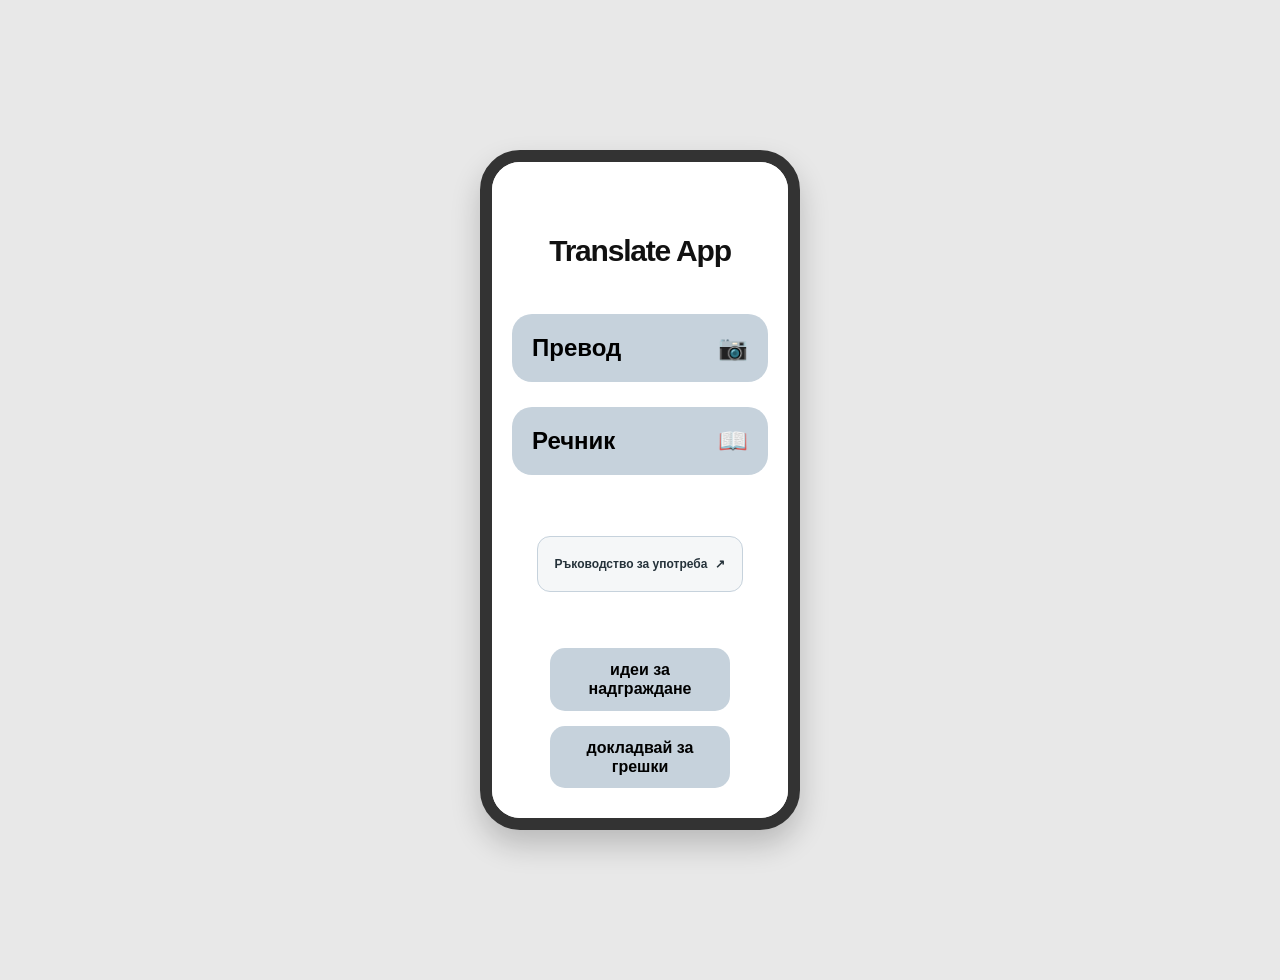
==== commit c1470a57: "modified:   css/style.css" ====
--- a/index.html
+++ b/index.html
@@ -18,8 +18,9 @@
         <section class="menu-screen" aria-label="Главно меню">
 
             <header class="menu-heading">
+                
+                <span class="brand-mark">Z</span>
                 <h1>Translate App</h1>
-                <p>Прочети преди употреба — кратко ръководство за екраните и функциите.</p>
             </header>
 
             <div class="main-buttons">
--- a/css/style.css
+++ b/css/style.css
@@ -465,8 +465,13 @@
 
 .menu-heading {
     text-align: center;
-    margin-bottom: 8px;
-}
+    margin-bottom: -10px;
+}
+.brand-mark {
+      width: 34px; height: 34px; border-radius: 11px;
+      background: var(--ink); color: white; display: grid; place-items: center;
+      font-size: 16px; font-weight: 800;
+    }
 
 .menu-heading h1 {
     margin: 0;
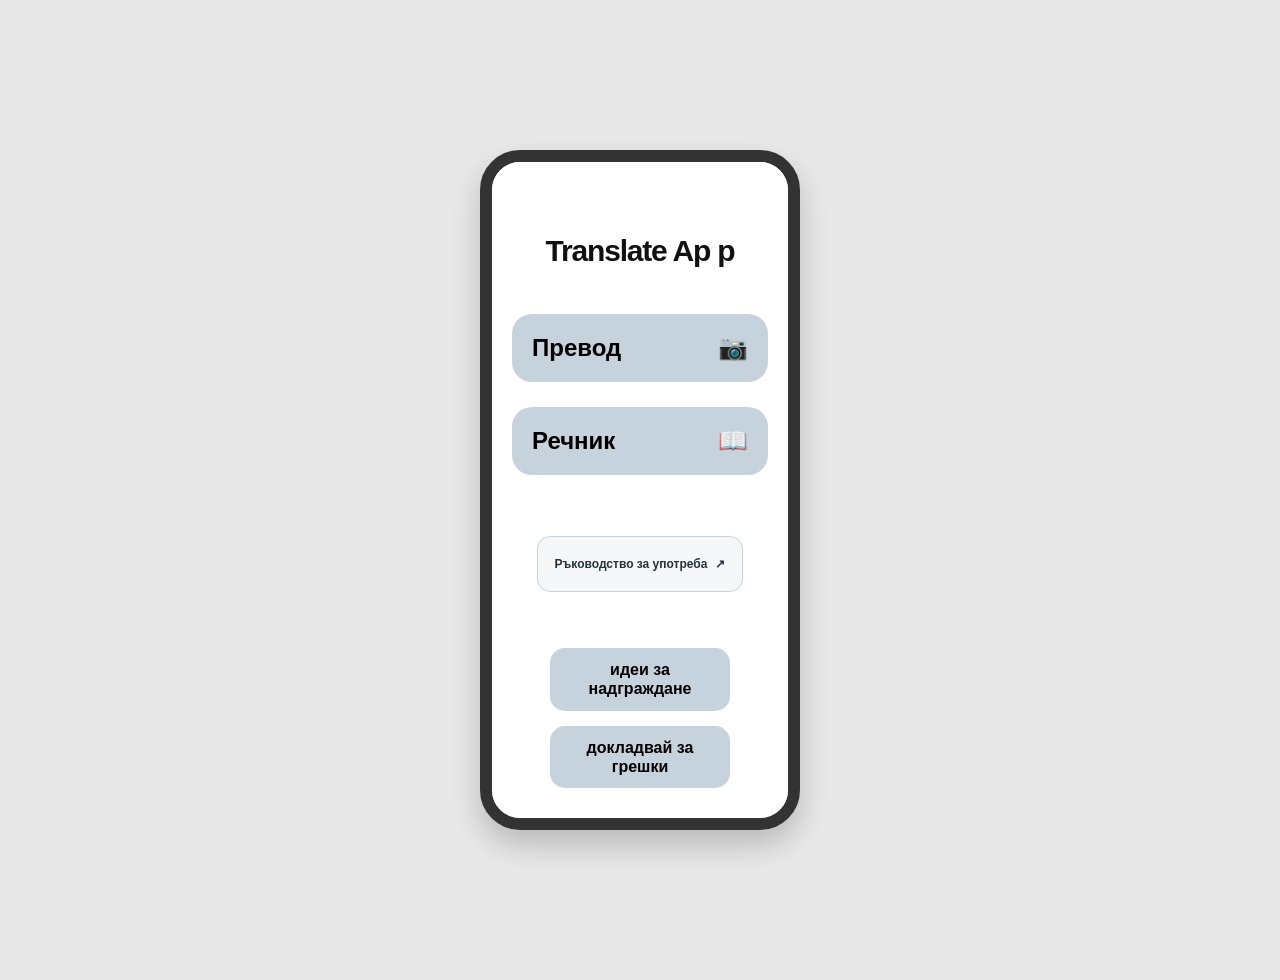
==== commit b91fe458: "modified:   index.html" ====
--- a/index.html
+++ b/index.html
@@ -20,7 +20,7 @@
             <header class="menu-heading">
                 
                 <span class="brand-mark">Z</span>
-                <h1>Translate App</h1>
+                <h1>Translate Ap p</h1>
             </header>
 
             <div class="main-buttons">
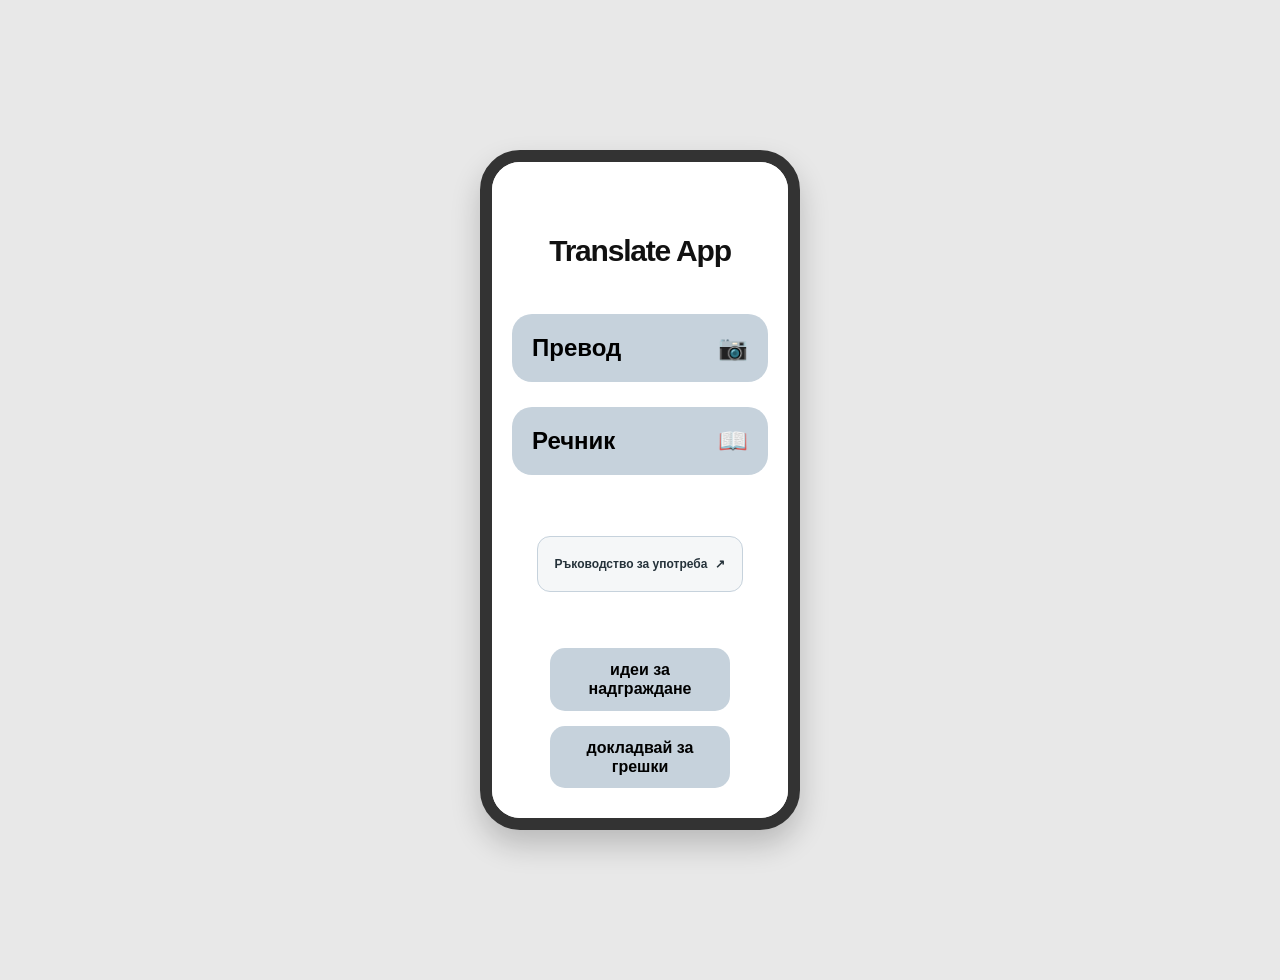
==== commit 1a7f23ad: "modified:   index.html" ====
--- a/index.html
+++ b/index.html
@@ -20,7 +20,7 @@
             <header class="menu-heading">
                 
                 <span class="brand-mark">Z</span>
-                <h1>Translate Ap p</h1>
+                <h1>Translate App</h1>
             </header>
 
             <div class="main-buttons">
